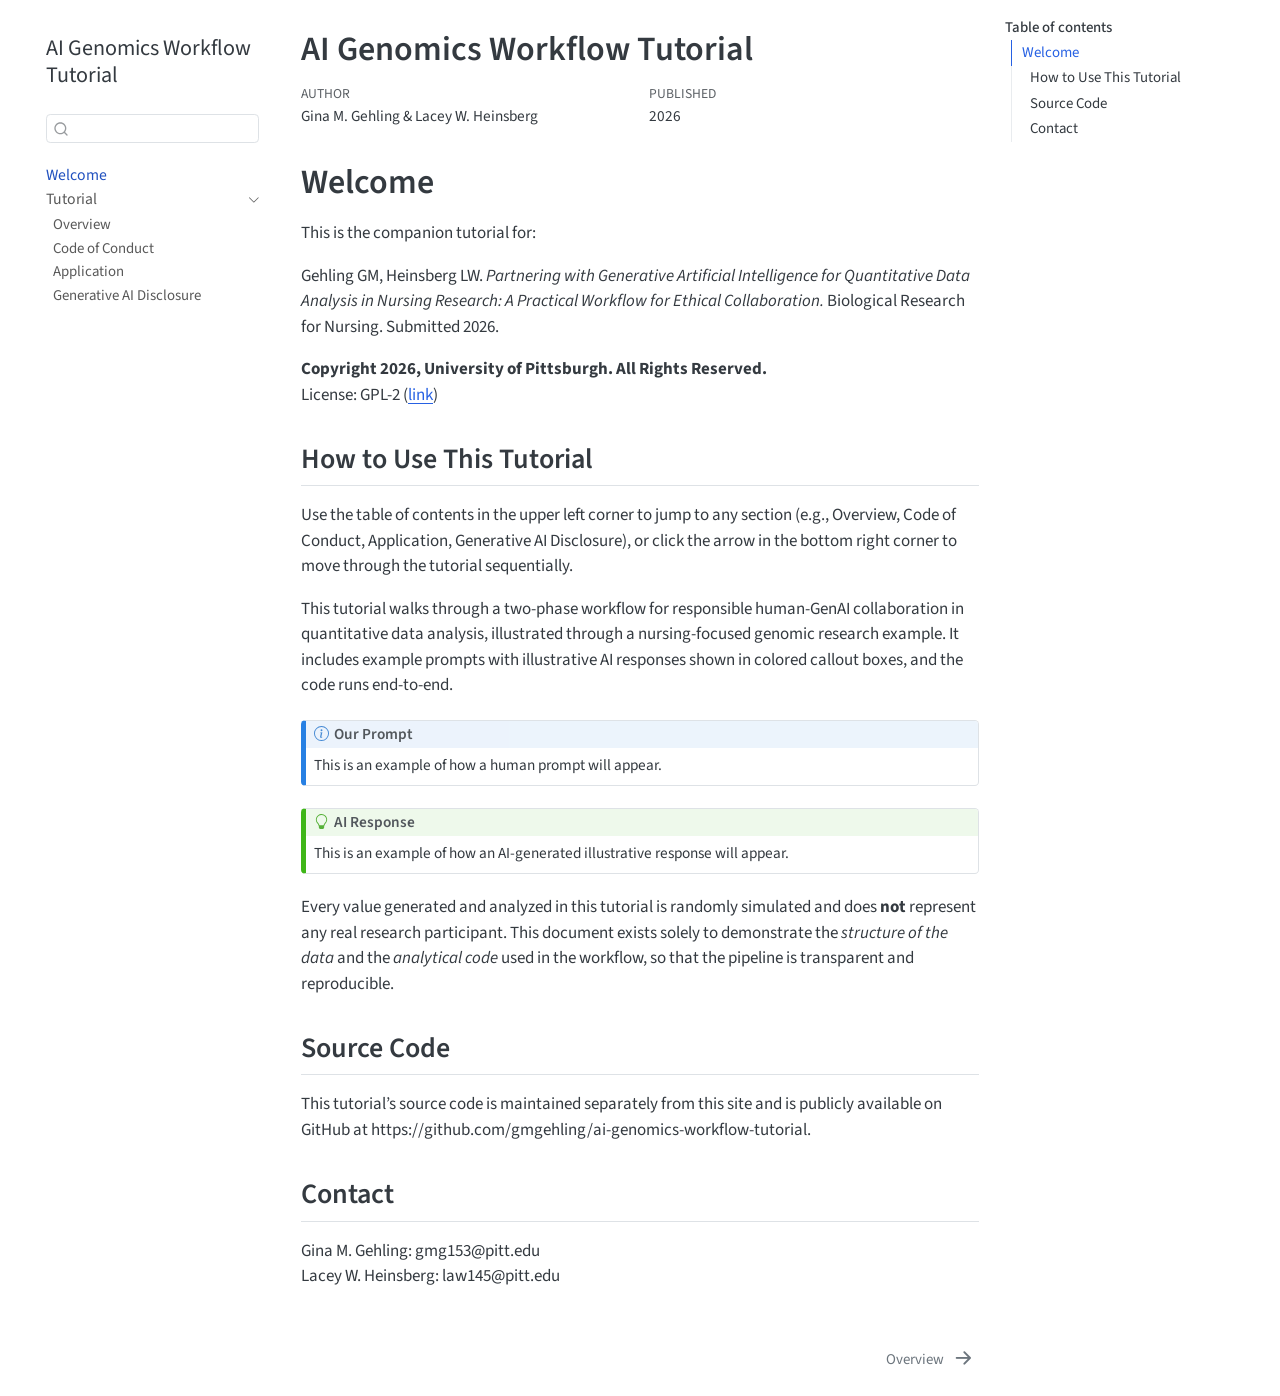
==== index.html @ f8597e8a "Built site for gh-pages" ====
<!DOCTYPE html>
<html xmlns="http://www.w3.org/1999/xhtml" lang="en" xml:lang="en"><head>

<meta charset="utf-8">
<meta name="generator" content="quarto-1.10.18">

<meta name="viewport" content="width=device-width, initial-scale=1.0, user-scalable=yes">

<meta name="author" content="Gina M. Gehling &amp; Lacey W. Heinsberg">
<meta name="dcterms.date" content="2026-01-01">

<title>AI Genomics Workflow Tutorial</title>
<style>
/* Default styles provided by pandoc.
** See https://pandoc.org/MANUAL.html#variables-for-html for config info.
*/
span.smallcaps{font-variant: small-caps;}
div.columns{display: flex; gap: 1.5em;}
div.column{flex: auto;}
@media screen {
div.columns{gap: min(4vw, 1.5em);}
div.column{overflow-x: auto;}
}
div.hanging-indent{margin-left: 1.5em; text-indent: -1.5em;}
ul.task-list{list-style: none;}
ul.task-list li input[type="checkbox"] {
  width: 0.8em;
  margin: 0 0.8em 0.2em -1em; /* quarto-specific, see https://github.com/quarto-dev/quarto-cli/issues/4556 */ 
  vertical-align: middle;
}
</style>


<script src="site_libs/quarto-nav/quarto-nav.js"></script>
<script src="site_libs/quarto-nav/headroom.min.js"></script>
<script src="site_libs/clipboard/clipboard.min.js"></script>
<script src="site_libs/quarto-search/autocomplete.umd.js"></script>
<script src="site_libs/quarto-search/fuse.min.js"></script>
<script src="site_libs/quarto-search/quarto-search.js"></script>
<meta name="quarto:offset" content="./">
<link href="./tutorial_overview.html" rel="next">
<script src="site_libs/quarto-html/quarto.js" type="module"></script>
<script src="site_libs/quarto-html/tabsets/tabsets.js" type="module"></script>
<script src="site_libs/quarto-html/popper.min.js"></script>
<script src="site_libs/quarto-html/tippy.umd.min.js"></script>
<script src="site_libs/quarto-html/anchor.min.js"></script>
<link href="site_libs/quarto-html/tippy.css" rel="stylesheet">
<link href="site_libs/quarto-html/quarto-syntax-highlighting-12757e4b7af482b2d9c5bd8860d2b707.css" rel="stylesheet" id="quarto-text-highlighting-styles">
<script src="site_libs/bootstrap/bootstrap.min.js"></script>
<link href="site_libs/bootstrap/bootstrap-icons.css" rel="stylesheet">
<link href="site_libs/bootstrap/bootstrap-afcf79472eb0bb53fc823fd7a629db94.min.css" rel="stylesheet" append-hash="true" id="quarto-bootstrap" data-mode="light">
<script id="quarto-search-options" type="application/json">{
  "location": "sidebar",
  "copy-button": false,
  "collapse-after": 3,
  "panel-placement": "start",
  "type": "textbox",
  "limit": 50,
  "keyboard-shortcut": [
    "f",
    "/",
    "s"
  ],
  "show-item-context": false,
  "language": {
    "search-no-results-text": "No results",
    "search-matching-documents-text": "matching documents",
    "search-copy-link-title": "Copy link to search",
    "search-hide-matches-text": "Hide additional matches",
    "search-more-match-text": "more match in this document",
    "search-more-matches-text": "more matches in this document",
    "search-clear-button-title": "Clear",
    "search-text-placeholder": "",
    "search-detached-cancel-button-title": "Cancel",
    "search-submit-button-title": "Submit",
    "search-label": "Search"
  }
}</script>


</head>

<body class="nav-sidebar floating quarto-light">

<div id="quarto-search-results"></div>
  <header id="quarto-header" class="headroom fixed-top">
  <nav class="quarto-secondary-nav">
    <div class="container-fluid d-flex">
      <button type="button" class="quarto-btn-toggle btn" data-bs-toggle="collapse" role="button" data-bs-target=".quarto-sidebar-collapse-item" aria-controls="quarto-sidebar" aria-expanded="false" aria-label="Toggle sidebar navigation" onclick="if (window.quartoToggleHeadroom) { window.quartoToggleHeadroom(); }">
        <i class="bi bi-layout-text-sidebar-reverse"></i>
      </button>
        <nav class="quarto-page-breadcrumbs" aria-label="breadcrumb"><ol class="breadcrumb"><li class="breadcrumb-item"><a href="./index.html"><span class="chapter-title">Welcome</span></a></li></ol></nav>
        <a class="flex-grow-1" role="navigation" data-bs-toggle="collapse" data-bs-target=".quarto-sidebar-collapse-item" aria-controls="quarto-sidebar" aria-expanded="false" aria-label="Toggle sidebar navigation" onclick="if (window.quartoToggleHeadroom) { window.quartoToggleHeadroom(); }">      
        </a>
      <button type="button" class="btn quarto-search-button" aria-label="Search" onclick="window.quartoOpenSearch();">
        <i class="bi bi-search"></i>
      </button>
    </div>
  </nav>
</header>
<!-- content -->
<div id="quarto-content" class="quarto-container page-columns page-rows-contents page-layout-article">
<!-- sidebar -->
  <nav id="quarto-sidebar" class="sidebar collapse collapse-horizontal quarto-sidebar-collapse-item sidebar-navigation floating overflow-auto">
    <div class="pt-lg-2 mt-2 text-left sidebar-header">
    <div class="sidebar-title mb-0 py-0">
      <a href="./">AI Genomics Workflow Tutorial</a> 
    </div>
      </div>
        <div class="mt-2 flex-shrink-0 align-items-center">
        <div class="sidebar-search">
        <div id="quarto-search" class="" title="Search"></div>
        </div>
        </div>
    <div class="sidebar-menu-container"> 
    <ul class="list-unstyled mt-1">
        <li class="sidebar-item">
  <div class="sidebar-item-container"> 
  <a href="./index.html" class="sidebar-item-text sidebar-link active"><span class="chapter-title">Welcome</span></a>
  </div>
</li>
        <li class="sidebar-item sidebar-item-section">
      <div class="sidebar-item-container"> 
            <a class="sidebar-item-text sidebar-link text-start" data-bs-toggle="collapse" data-bs-target="#quarto-sidebar-section-1" role="navigation" aria-expanded="true">
 <span class="menu-text">Tutorial</span></a>
          <a class="sidebar-item-toggle text-start" data-bs-toggle="collapse" data-bs-target="#quarto-sidebar-section-1" role="navigation" aria-expanded="true" aria-label="Toggle section">
            <i class="bi bi-chevron-right ms-2"></i>
          </a> 
      </div>
      <ul id="quarto-sidebar-section-1" class="collapse list-unstyled sidebar-section depth1 show">  
          <li class="sidebar-item">
  <div class="sidebar-item-container"> 
  <a href="./tutorial_overview.html" class="sidebar-item-text sidebar-link"><span class="chapter-title">Overview</span></a>
  </div>
</li>
          <li class="sidebar-item">
  <div class="sidebar-item-container"> 
  <a href="./tutorial_code_of_conduct.html" class="sidebar-item-text sidebar-link"><span class="chapter-title">Code of Conduct</span></a>
  </div>
</li>
          <li class="sidebar-item">
  <div class="sidebar-item-container"> 
  <a href="./tutorial_application.html" class="sidebar-item-text sidebar-link"><span class="chapter-title">Application</span></a>
  </div>
</li>
          <li class="sidebar-item">
  <div class="sidebar-item-container"> 
  <a href="./tutorial_disclosure.html" class="sidebar-item-text sidebar-link"><span class="chapter-title">Generative AI Disclosure</span></a>
  </div>
</li>
      </ul>
  </li>
    </ul>
    </div>
</nav>
<div id="quarto-sidebar-glass" class="quarto-sidebar-collapse-item" data-bs-toggle="collapse" data-bs-target=".quarto-sidebar-collapse-item"></div>
<!-- margin-sidebar -->
    <div id="quarto-margin-sidebar" class="sidebar margin-sidebar">
        <nav id="TOC" role="doc-toc" class="toc-active">
    <h2 id="toc-title">Table of contents</h2>
   
  <ul>
  <li><a href="#welcome" id="toc-welcome" class="nav-link active" data-scroll-target="#welcome">Welcome</a>
  <ul class="collapse">
  <li><a href="#how-to-use-this-tutorial" id="toc-how-to-use-this-tutorial" class="nav-link" data-scroll-target="#how-to-use-this-tutorial">How to Use This Tutorial</a></li>
  <li><a href="#source-code" id="toc-source-code" class="nav-link" data-scroll-target="#source-code">Source Code</a></li>
  <li><a href="#contact" id="toc-contact" class="nav-link" data-scroll-target="#contact">Contact</a></li>
  </ul></li>
  </ul>
</nav>
    </div>
<!-- main -->
<main class="content" id="quarto-document-content">

<header id="title-block-header" class="quarto-title-block default">
<div class="quarto-title">
<h1 class="title">AI Genomics Workflow Tutorial</h1>
</div>



<div class="quarto-title-meta">

    <div>
    <div class="quarto-title-meta-heading">Author</div>
    <div class="quarto-title-meta-contents">
             <p>Gina M. Gehling &amp; Lacey W. Heinsberg </p>
          </div>
  </div>
    
    <div>
    <div class="quarto-title-meta-heading">Published</div>
    <div class="quarto-title-meta-contents">
      <p class="date">2026</p>
    </div>
  </div>
  
    
  </div>
  


</header>


<section id="welcome" class="level1">
<h1>Welcome</h1>
<p>This is the companion tutorial for:</p>
<p>Gehling GM, Heinsberg LW. <em>Partnering with Generative Artificial Intelligence for Quantitative Data Analysis in Nursing Research: A Practical Workflow for Ethical Collaboration.</em> Biological Research for Nursing. Submitted 2026.</p>
<p><strong>Copyright 2026, University of Pittsburgh. All Rights Reserved.</strong><br>
License: GPL-2 (<a href="https://www.gnu.org/licenses/old-licenses/gpl-2.0.en.html">link</a>)</p>
<section id="how-to-use-this-tutorial" class="level2">
<h2 class="anchored" data-anchor-id="how-to-use-this-tutorial">How to Use This Tutorial</h2>
<p>Use the table of contents in the upper left corner to jump to any section (e.g., Overview, Code of Conduct, Application, Generative AI Disclosure), or click the arrow in the bottom right corner to move through the tutorial sequentially.</p>
<p>This tutorial walks through a two-phase workflow for responsible human-GenAI collaboration in quantitative data analysis, illustrated through a nursing-focused genomic research example. It includes example prompts with illustrative AI responses shown in colored callout boxes, and the code runs end-to-end.</p>
<div class="callout callout-style-default callout-note callout-titled">
<div class="callout-header d-flex align-content-center">
<div class="callout-icon-container">
<i class="callout-icon"></i>
</div>
<div class="callout-title-container flex-fill">
<span class="screen-reader-only">Note</span>Our Prompt
</div>
</div>
<div class="callout-body-container callout-body">
<p>This is an example of how a human prompt will appear.</p>
</div>
</div>
<div class="callout callout-style-default callout-tip callout-titled">
<div class="callout-header d-flex align-content-center">
<div class="callout-icon-container">
<i class="callout-icon"></i>
</div>
<div class="callout-title-container flex-fill">
<span class="screen-reader-only">Tip</span>AI Response
</div>
</div>
<div class="callout-body-container callout-body">
<p>This is an example of how an AI-generated illustrative response will appear.</p>
</div>
</div>
<p>Every value generated and analyzed in this tutorial is randomly simulated and does <strong>not</strong> represent any real research participant. This document exists solely to demonstrate the <em>structure of the data</em> and the <em>analytical code</em> used in the workflow, so that the pipeline is transparent and reproducible.</p>
</section>
<section id="source-code" class="level2">
<h2 class="anchored" data-anchor-id="source-code">Source Code</h2>
<p>This tutorial’s source code is maintained separately from this site and is publicly available on GitHub at https://github.com/gmgehling/ai-genomics-workflow-tutorial.</p>
</section>
<section id="contact" class="level2">
<h2 class="anchored" data-anchor-id="contact">Contact</h2>
<p>Gina M. Gehling: gmg153@pitt.edu<br>
Lacey W. Heinsberg: law145@pitt.edu</p>


</section>
</section>

</main> <!-- /main -->
<script id="quarto-html-after-body" type="application/javascript">
  window.document.addEventListener("DOMContentLoaded", function (event) {
    const icon = "";
    const anchorJS = new window.AnchorJS();
    anchorJS.options = {
      placement: 'right',
      icon: icon
    };
    anchorJS.add('.anchored');
    const isCodeAnnotation = (el) => {
      for (const clz of el.classList) {
        if (clz.startsWith('code-annotation-')) {                     
          return true;
        }
      }
      return false;
    }
    const onCopySuccess = function(e) {
      // button target
      const button = e.trigger;
      // don't keep focus
      button.blur();
      // flash "checked"
      button.classList.add('code-copy-button-checked');
      var currentTitle = button.getAttribute("title");
      button.setAttribute("title", "Copied!");
      let tooltip;
      if (window.bootstrap) {
        button.setAttribute("data-bs-toggle", "tooltip");
        button.setAttribute("data-bs-placement", "left");
        button.setAttribute("data-bs-title", "Copied!");
        tooltip = new bootstrap.Tooltip(button, 
          { trigger: "manual", 
            customClass: "code-copy-button-tooltip",
            offset: [0, -8]});
        tooltip.show();    
      }
      setTimeout(function() {
        if (tooltip) {
          tooltip.hide();
          button.removeAttribute("data-bs-title");
          button.removeAttribute("data-bs-toggle");
          button.removeAttribute("data-bs-placement");
        }
        button.setAttribute("title", currentTitle);
        button.classList.remove('code-copy-button-checked');
      }, 1000);
      // clear code selection
      e.clearSelection();
    }
    const getTextToCopy = function(trigger) {
      const outerScaffold = trigger.parentElement.cloneNode(true);
      const codeEl = outerScaffold.querySelector('code');
      for (const childEl of codeEl.children) {
        if (isCodeAnnotation(childEl)) {
          childEl.remove();
        }
      }
      return codeEl.innerText;
    }
    const clipboard = new window.ClipboardJS('.code-copy-button:not([data-in-quarto-modal])', {
      text: getTextToCopy
    });
    clipboard.on('success', onCopySuccess);
    if (window.document.getElementById('quarto-embedded-source-code-modal')) {
      const clipboardModal = new window.ClipboardJS('.code-copy-button[data-in-quarto-modal]', {
        text: getTextToCopy,
        container: window.document.getElementById('quarto-embedded-source-code-modal')
      });
      clipboardModal.on('success', onCopySuccess);
    }
      var localhostRegex = new RegExp(/^(?:http|https):\/\/localhost\:?[0-9]*\//);
      var mailtoRegex = new RegExp(/^mailto:/);
        var filterRegex = new RegExp('/' + window.location.host + '/');
      var isInternal = (href) => {
          return filterRegex.test(href) || localhostRegex.test(href) || mailtoRegex.test(href);
      }
      // Inspect non-navigation links and adorn them if external
     var links = window.document.querySelectorAll('a[href]:not(.nav-link):not(.navbar-brand):not(.toc-action):not(.sidebar-link):not(.sidebar-item-toggle):not(.pagination-link):not(.no-external):not([aria-hidden]):not(.dropdown-item):not(.quarto-navigation-tool):not(.about-link)');
      for (var i=0; i<links.length; i++) {
        const link = links[i];
        if (!isInternal(link.href)) {
          // undo the damage that might have been done by quarto-nav.js in the case of
          // links that we want to consider external
          if (link.dataset.originalHref !== undefined) {
            link.href = link.dataset.originalHref;
          }
        }
      }
    function tippyHover(el, contentFn, onTriggerFn, onUntriggerFn) {
      const config = {
        allowHTML: true,
        maxWidth: 500,
        delay: 100,
        arrow: false,
        appendTo: function(el) {
            return el.parentElement;
        },
        interactive: true,
        interactiveBorder: 10,
        theme: 'quarto',
        placement: 'bottom-start',
      };
      if (contentFn) {
        config.content = contentFn;
      }
      if (onTriggerFn) {
        config.onTrigger = onTriggerFn;
      }
      if (onUntriggerFn) {
        config.onUntrigger = onUntriggerFn;
      }
      window.tippy(el, config); 
    }
    const noterefs = window.document.querySelectorAll('a[role="doc-noteref"]');
    for (var i=0; i<noterefs.length; i++) {
      const ref = noterefs[i];
      tippyHover(ref, function() {
        // use id or data attribute instead here
        let href = ref.getAttribute('data-footnote-href') || ref.getAttribute('href');
        try { href = new URL(href).hash; } catch {}
        const id = href.replace(/^#\/?/, "");
        const note = window.document.getElementById(id);
        if (note) {
          return note.innerHTML;
        } else {
          return "";
        }
      });
    }
    const xrefs = window.document.querySelectorAll('a.quarto-xref');
    const processXRef = (id, note) => {
      // Strip column container classes
      const stripColumnClz = (el) => {
        el.classList.remove("page-full", "page-columns");
        if (el.children) {
          for (const child of el.children) {
            stripColumnClz(child);
          }
        }
      }
      stripColumnClz(note)
      if (id === null || id.startsWith('sec-')) {
        // Special case sections, only their first couple elements
        const container = document.createElement("div");
        if (note.children && note.children.length > 2) {
          container.appendChild(note.children[0].cloneNode(true));
          for (let i = 1; i < note.children.length; i++) {
            const child = note.children[i];
            if (child.tagName === "P" && child.innerText === "") {
              continue;
            } else {
              container.appendChild(child.cloneNode(true));
              break;
            }
          }
          if (window.Quarto?.typesetMath) {
            window.Quarto.typesetMath(container);
          }
          return container.innerHTML
        } else {
          if (window.Quarto?.typesetMath) {
            window.Quarto.typesetMath(note);
          }
          return note.innerHTML;
        }
      } else {
        // Remove any anchor links if they are present
        const anchorLink = note.querySelector('a.anchorjs-link');
        if (anchorLink) {
          anchorLink.remove();
        }
        if (window.Quarto?.typesetMath) {
          window.Quarto.typesetMath(note);
        }
        if (note.classList.contains("callout")) {
          return note.outerHTML;
        } else {
          return note.innerHTML;
        }
      }
    }
    for (var i=0; i<xrefs.length; i++) {
      const xref = xrefs[i];
      tippyHover(xref, undefined, function(instance) {
        instance.disable();
        let url = xref.getAttribute('href');
        let hash = undefined; 
        if (url.startsWith('#')) {
          hash = url;
        } else {
          try { hash = new URL(url).hash; } catch {}
        }
        if (hash) {
          const id = hash.replace(/^#\/?/, "");
          const note = window.document.getElementById(id);
          if (note !== null) {
            try {
              const html = processXRef(id, note.cloneNode(true));
              instance.setContent(html);
            } finally {
              instance.enable();
              instance.show();
            }
          } else {
            // See if we can fetch this
            fetch(url.split('#')[0])
            .then(res => res.text())
            .then(html => {
              const parser = new DOMParser();
              const htmlDoc = parser.parseFromString(html, "text/html");
              const note = htmlDoc.getElementById(id);
              if (note !== null) {
                const html = processXRef(id, note);
                instance.setContent(html);
              } 
            }).finally(() => {
              instance.enable();
              instance.show();
            });
          }
        } else {
          // See if we can fetch a full url (with no hash to target)
          // This is a special case and we should probably do some content thinning / targeting
          fetch(url)
          .then(res => res.text())
          .then(html => {
            const parser = new DOMParser();
            const htmlDoc = parser.parseFromString(html, "text/html");
            const note = htmlDoc.querySelector('main.content');
            if (note !== null) {
              // This should only happen for chapter cross references
              // (since there is no id in the URL)
              // remove the first header
              if (note.children.length > 0 && note.children[0].tagName === "HEADER") {
                note.children[0].remove();
              }
              const html = processXRef(null, note);
              instance.setContent(html);
            } 
          }).finally(() => {
            instance.enable();
            instance.show();
          });
        }
      }, function(instance) {
      });
    }
        let selectedAnnoteEl;
        const selectorForAnnotation = ( cell, annotation) => {
          let cellAttr = 'data-code-cell="' + cell + '"';
          let lineAttr = 'data-code-annotation="' +  annotation + '"';
          const selector = 'span[' + cellAttr + '][' + lineAttr + ']';
          return selector;
        }
        const selectCodeLines = (annoteEl) => {
          const doc = window.document;
          const targetCell = annoteEl.getAttribute("data-target-cell");
          const targetAnnotation = annoteEl.getAttribute("data-target-annotation");
          const annoteSpan = window.document.querySelector(selectorForAnnotation(targetCell, targetAnnotation));
          const lines = annoteSpan.getAttribute("data-code-lines").split(",");
          const lineIds = lines.map((line) => {
            return targetCell + "-" + line;
          })
          let top = null;
          let height = null;
          let parent = null;
          if (lineIds.length > 0) {
              //compute the position of the single el (top and bottom and make a div)
              const el = window.document.getElementById(lineIds[0]);
              top = el.offsetTop;
              height = el.offsetHeight;
              parent = el.parentElement.parentElement;
            if (lineIds.length > 1) {
              const lastEl = window.document.getElementById(lineIds[lineIds.length - 1]);
              const bottom = lastEl.offsetTop + lastEl.offsetHeight;
              height = bottom - top;
            }
            if (top !== null && height !== null && parent !== null) {
              // cook up a div (if necessary) and position it 
              let div = window.document.getElementById("code-annotation-line-highlight");
              if (div === null) {
                div = window.document.createElement("div");
                div.setAttribute("id", "code-annotation-line-highlight");
                div.style.position = 'absolute';
                parent.appendChild(div);
              }
              div.style.top = top - 2 + "px";
              div.style.height = height + 4 + "px";
              div.style.left = 0;
              let gutterDiv = window.document.getElementById("code-annotation-line-highlight-gutter");
              if (gutterDiv === null) {
                gutterDiv = window.document.createElement("div");
                gutterDiv.setAttribute("id", "code-annotation-line-highlight-gutter");
                gutterDiv.style.position = 'absolute';
                const codeCell = window.document.getElementById(targetCell);
                const gutter = codeCell.querySelector('.code-annotation-gutter');
                gutter.appendChild(gutterDiv);
              }
              gutterDiv.style.top = top - 2 + "px";
              gutterDiv.style.height = height + 4 + "px";
            }
            selectedAnnoteEl = annoteEl;
          }
        };
        const unselectCodeLines = () => {
          const elementsIds = ["code-annotation-line-highlight", "code-annotation-line-highlight-gutter"];
          elementsIds.forEach((elId) => {
            const div = window.document.getElementById(elId);
            if (div) {
              div.remove();
            }
          });
          selectedAnnoteEl = undefined;
        };
          // Handle positioning of the toggle
      window.addEventListener(
        "resize",
        throttle(() => {
          elRect = undefined;
          if (selectedAnnoteEl) {
            selectCodeLines(selectedAnnoteEl);
          }
        }, 10)
      );
      function throttle(fn, ms) {
      let throttle = false;
      let timer;
        return (...args) => {
          if(!throttle) { // first call gets through
              fn.apply(this, args);
              throttle = true;
          } else { // all the others get throttled
              if(timer) clearTimeout(timer); // cancel #2
              timer = setTimeout(() => {
                fn.apply(this, args);
                timer = throttle = false;
              }, ms);
          }
        };
      }
        // Attach click handler to the DT
        const annoteDls = window.document.querySelectorAll('dt[data-target-cell]');
        for (const annoteDlNode of annoteDls) {
          annoteDlNode.addEventListener('click', (event) => {
            const clickedEl = event.target;
            if (clickedEl !== selectedAnnoteEl) {
              unselectCodeLines();
              const activeEl = window.document.querySelector('dt[data-target-cell].code-annotation-active');
              if (activeEl) {
                activeEl.classList.remove('code-annotation-active');
              }
              selectCodeLines(clickedEl);
              clickedEl.classList.add('code-annotation-active');
            } else {
              // Unselect the line
              unselectCodeLines();
              clickedEl.classList.remove('code-annotation-active');
            }
          });
        }
    const findCites = (el) => {
      const parentEl = el.parentElement;
      if (parentEl) {
        const cites = parentEl.dataset.cites;
        if (cites) {
          return {
            el,
            cites: cites.split(' ')
          };
        } else {
          return findCites(el.parentElement)
        }
      } else {
        return undefined;
      }
    };
    var bibliorefs = window.document.querySelectorAll('a[role="doc-biblioref"]');
    for (var i=0; i<bibliorefs.length; i++) {
      const ref = bibliorefs[i];
      const citeInfo = findCites(ref);
      if (citeInfo) {
        tippyHover(citeInfo.el, function() {
          var popup = window.document.createElement('div');
          citeInfo.cites.forEach(function(cite) {
            var citeDiv = window.document.createElement('div');
            citeDiv.classList.add('hanging-indent');
            citeDiv.classList.add('csl-entry');
            var biblioDiv = window.document.getElementById('ref-' + cite);
            if (biblioDiv) {
              citeDiv.innerHTML = biblioDiv.innerHTML;
            }
            popup.appendChild(citeDiv);
          });
          return popup.innerHTML;
        });
      }
    }
  });
  </script>
<nav class="page-navigation">
  <div class="nav-page nav-page-previous">
  </div>
  <div class="nav-page nav-page-next">
      <a href="./tutorial_overview.html" class="pagination-link" aria-label="Overview">
        <span class="nav-page-text"><span class="chapter-title">Overview</span></span> <i class="bi bi-arrow-right-short"></i>
      </a>
  </div>
</nav>
</div> <!-- /content -->




</body></html>
---- site_libs/quarto-html/tippy.css ----
.tippy-box[data-animation=fade][data-state=hidden]{opacity:0}[data-tippy-root]{max-width:calc(100vw - 10px)}.tippy-box{position:relative;background-color:#333;color:#fff;border-radius:4px;font-size:14px;line-height:1.4;white-space:normal;outline:0;transition-property:transform,visibility,opacity}.tippy-box[data-placement^=top]>.tippy-arrow{bottom:0}.tippy-box[data-placement^=top]>.tippy-arrow:before{bottom:-7px;left:0;border-width:8px 8px 0;border-top-color:initial;transform-origin:center top}.tippy-box[data-placement^=bottom]>.tippy-arrow{top:0}.tippy-box[data-placement^=bottom]>.tippy-arrow:before{top:-7px;left:0;border-width:0 8px 8px;border-bottom-color:initial;transform-origin:center bottom}.tippy-box[data-placement^=left]>.tippy-arrow{right:0}.tippy-box[data-placement^=left]>.tippy-arrow:before{border-width:8px 0 8px 8px;border-left-color:initial;right:-7px;transform-origin:center left}.tippy-box[data-placement^=right]>.tippy-arrow{left:0}.tippy-box[data-placement^=right]>.tippy-arrow:before{left:-7px;border-width:8px 8px 8px 0;border-right-color:initial;transform-origin:center right}.tippy-box[data-inertia][data-state=visible]{transition-timing-function:cubic-bezier(.54,1.5,.38,1.11)}.tippy-arrow{width:16px;height:16px;color:#333}.tippy-arrow:before{content:"";position:absolute;border-color:transparent;border-style:solid}.tippy-content{position:relative;padding:5px 9px;z-index:1}
---- site_libs/quarto-html/quarto-syntax-highlighting-12757e4b7af482b2d9c5bd8860d2b707.css ----
/* quarto syntax highlight colors */
:root {
  --quarto-hl-al-color: #ef2929;
  --quarto-hl-an-color: #8f5902;
  --quarto-hl-at-color: #204a87;
  --quarto-hl-bn-color: #0000cf;
  --quarto-hl-ch-color: #4e9a06;
  --quarto-hl-co-color: #8f5902;
  --quarto-hl-cv-color: #8f5902;
  --quarto-hl-cn-color: #8f5902;
  --quarto-hl-cf-color: #204a87;
  --quarto-hl-dt-color: #204a87;
  --quarto-hl-dv-color: #0000cf;
  --quarto-hl-do-color: #8f5902;
  --quarto-hl-er-color: #a40000;
  --quarto-hl-ex-color: inherit;
  --quarto-hl-fl-color: #0000cf;
  --quarto-hl-fu-color: #204a87;
  --quarto-hl-im-color: inherit;
  --quarto-hl-in-color: #8f5902;
  --quarto-hl-kw-color: #204a87;
  --quarto-hl-op-color: #ce5c00;
  --quarto-hl-ot-color: #8f5902;
  --quarto-hl-pp-color: #8f5902;
  --quarto-hl-sc-color: #ce5c00;
  --quarto-hl-ss-color: #4e9a06;
  --quarto-hl-st-color: #4e9a06;
  --quarto-hl-va-color: #000000;
  --quarto-hl-vs-color: #4e9a06;
  --quarto-hl-wa-color: #8f5902;
}

/* other quarto variables */
:root {
  --quarto-font-monospace: SFMono-Regular, Menlo, Monaco, Consolas, "Liberation Mono", "Courier New", monospace;
}

/* syntax highlight based on Pandoc's rules */
/* Alert */
code span.al {
  color: #ef2929;
  font-style: inherit;
}

/* Annotation */
code span.an {
  color: #8f5902;
  font-weight: bold;
  font-style: italic;
}

/* Attribute */
code span.at {
  color: #204a87;
  font-style: inherit;
}

/* BaseN */
code span.bn {
  color: #0000cf;
  font-style: inherit;
}

/* ControlFlow */
code span.cf {
  color: #204a87;
  font-weight: bold;
  font-style: inherit;
}

/* Char */
code span.ch {
  color: #4e9a06;
  font-style: inherit;
}

/* Constant */
code span.cn {
  color: #8f5902;
  font-style: inherit;
}

/* Comment */
code span.co {
  color: #8f5902;
  font-style: italic;
}

/* CommentVar */
code span.cv {
  color: #8f5902;
  font-weight: bold;
  font-style: italic;
}

/* Documentation */
code span.do {
  color: #8f5902;
  font-weight: bold;
  font-style: italic;
}

/* DataType */
code span.dt {
  color: #204a87;
  font-style: inherit;
}

/* DecVal */
code span.dv {
  color: #0000cf;
  font-style: inherit;
}

/* Error */
code span.er {
  color: #a40000;
  font-weight: bold;
  font-style: inherit;
}

/* Extension */
code span.ex {
  font-style: inherit;
}

/* Float */
code span.fl {
  color: #0000cf;
  font-style: inherit;
}

/* Function */
code span.fu {
  color: #204a87;
  font-weight: bold;
  font-style: inherit;
}

/* Import */
code span.im {
  font-style: inherit;
}

/* Information */
code span.in {
  color: #8f5902;
  font-weight: bold;
  font-style: italic;
}

/* Keyword */
code span.kw {
  color: #204a87;
  font-weight: bold;
  font-style: inherit;
}

/* Operator */
code span.op {
  color: #ce5c00;
  font-weight: bold;
  font-style: inherit;
}

/* Other */
code span.ot {
  color: #8f5902;
  font-style: inherit;
}

/* Preprocessor */
code span.pp {
  color: #8f5902;
  font-style: italic;
}

/* SpecialChar */
code span.sc {
  color: #ce5c00;
  font-weight: bold;
  font-style: inherit;
}

/* SpecialString */
code span.ss {
  color: #4e9a06;
  font-style: inherit;
}

/* String */
code span.st {
  color: #4e9a06;
  font-style: inherit;
}

/* Variable */
code span.va {
  color: #000000;
  font-style: inherit;
}

/* VerbatimString */
code span.vs {
  color: #4e9a06;
  font-style: inherit;
}

/* Warning */
code span.wa {
  color: #8f5902;
  font-weight: bold;
  font-style: italic;
}

.prevent-inlining {
  content: "</";
}

/*# sourceMappingURL=96c34def666e60a972722131a57abee3.css.map */
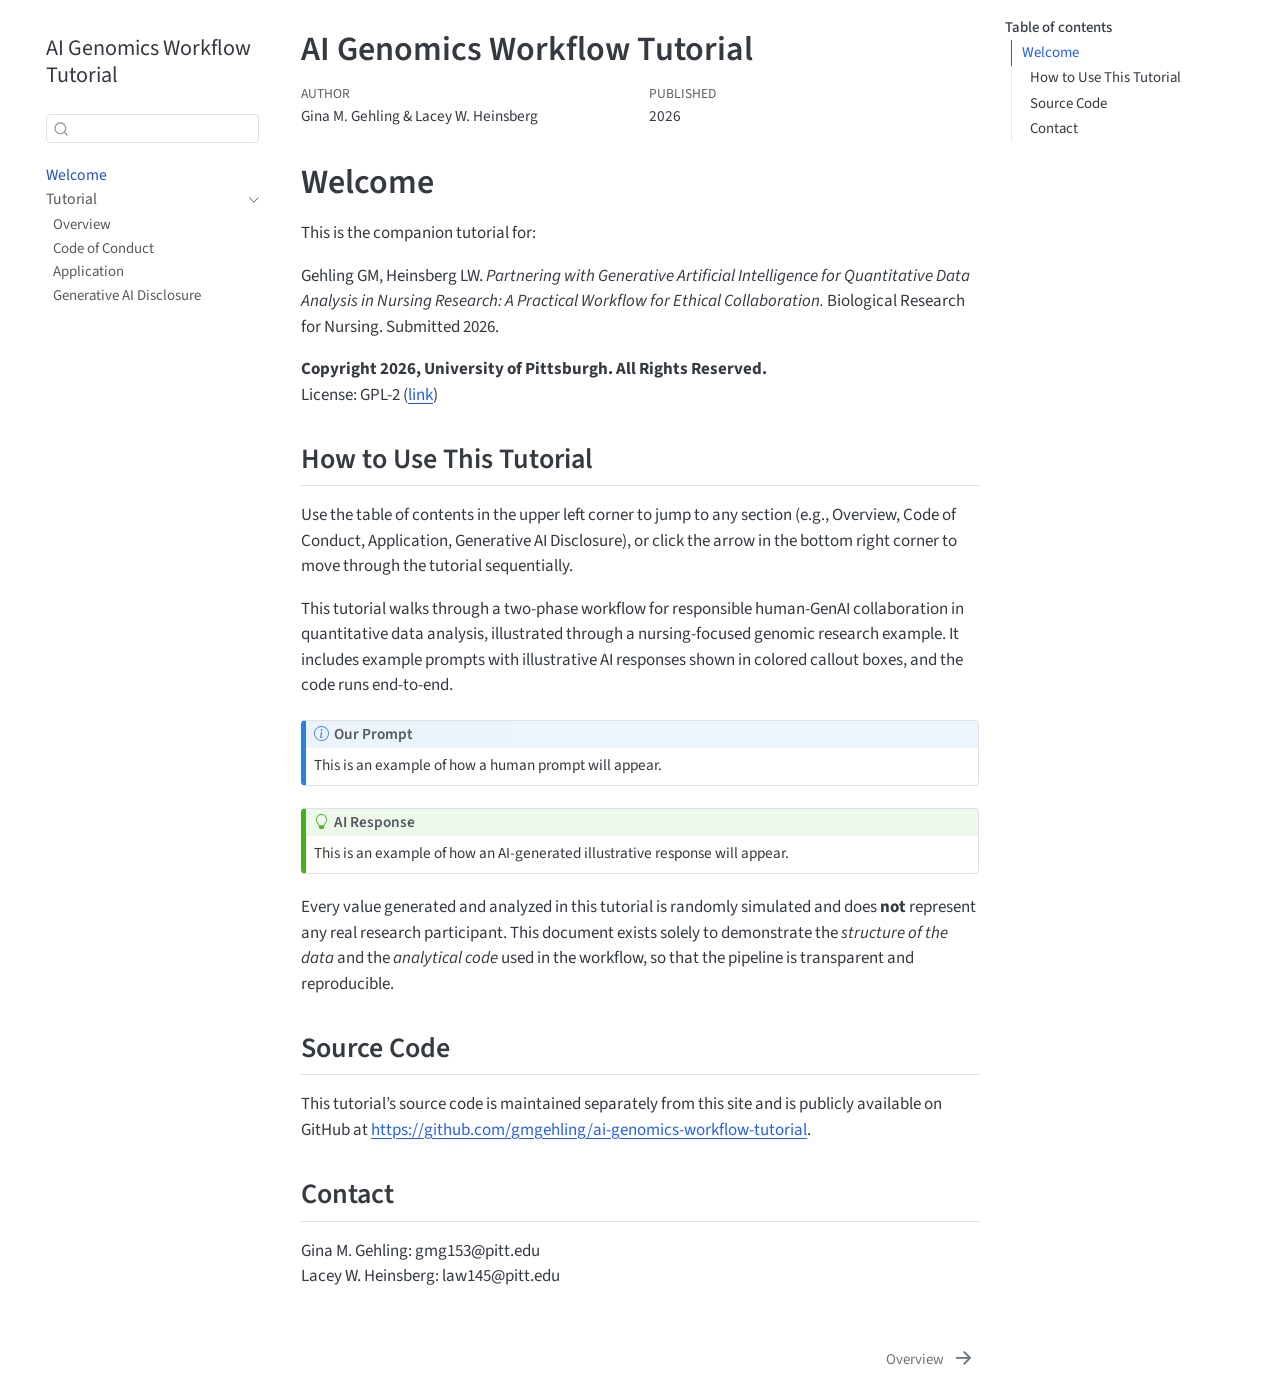
==== commit 9a87e1b3: "Built site for gh-pages" ====
--- a/index.html
+++ b/index.html
@@ -243,7 +243,7 @@
 </section>
 <section id="source-code" class="level2">
 <h2 class="anchored" data-anchor-id="source-code">Source Code</h2>
-<p>This tutorial’s source code is maintained separately from this site and is publicly available on GitHub at https://github.com/gmgehling/ai-genomics-workflow-tutorial.</p>
+<p>This tutorial’s source code is maintained separately from this site and is publicly available on GitHub at <a href="https://github.com/gmgehling/ai-genomics-workflow-tutorial">https://github.com/gmgehling/ai-genomics-workflow-tutorial</a>.</p>
 </section>
 <section id="contact" class="level2">
 <h2 class="anchored" data-anchor-id="contact">Contact</h2>
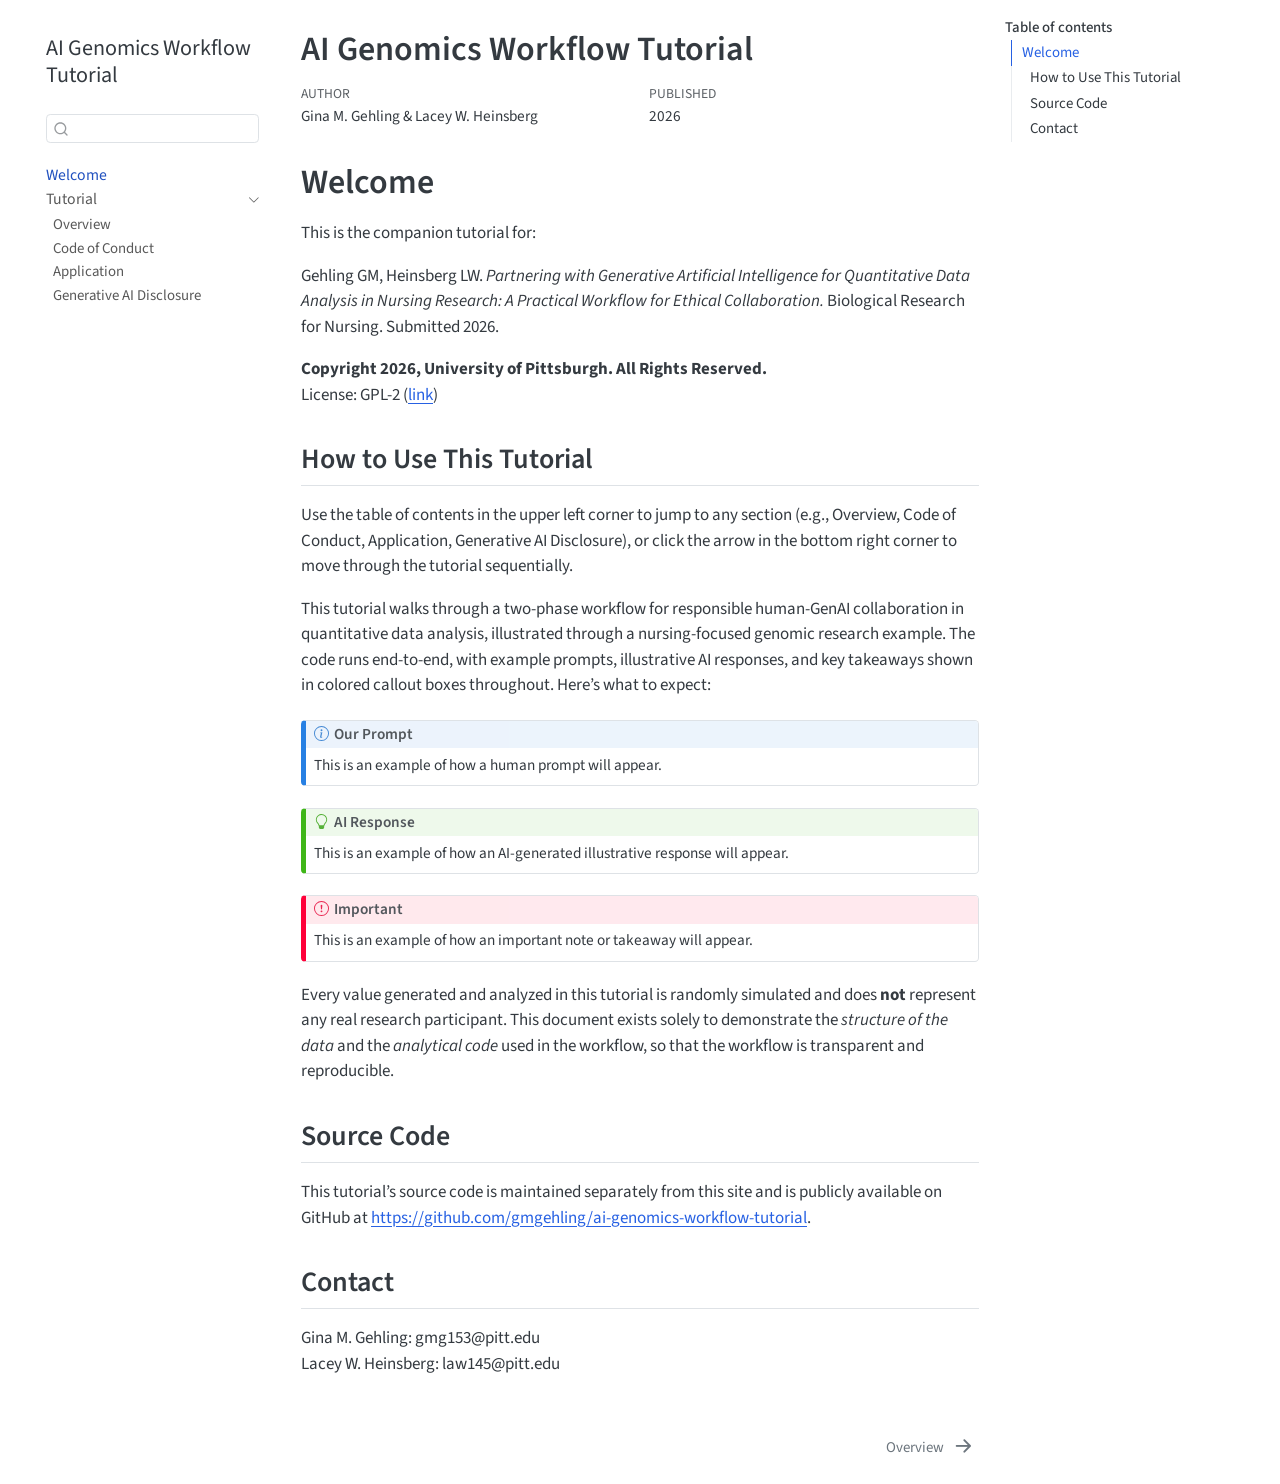
==== commit e34e6bb4: "Built site for gh-pages" ====
--- a/index.html
+++ b/index.html
@@ -212,8 +212,8 @@
 <section id="how-to-use-this-tutorial" class="level2">
 <h2 class="anchored" data-anchor-id="how-to-use-this-tutorial">How to Use This Tutorial</h2>
 <p>Use the table of contents in the upper left corner to jump to any section (e.g., Overview, Code of Conduct, Application, Generative AI Disclosure), or click the arrow in the bottom right corner to move through the tutorial sequentially.</p>
-<p>This tutorial walks through a two-phase workflow for responsible human-GenAI collaboration in quantitative data analysis, illustrated through a nursing-focused genomic research example. It includes example prompts with illustrative AI responses shown in colored callout boxes, and the code runs end-to-end.</p>
-<div class="callout callout-style-default callout-note callout-titled">
+<p>This tutorial walks through a two-phase workflow for responsible human-GenAI collaboration in quantitative data analysis, illustrated through a nursing-focused genomic research example. The code runs end-to-end, with example prompts, illustrative AI responses, and key takeaways shown in colored callout boxes throughout. Here’s what to expect:</p>
+<div class="callout callout-style-default callout-note callout-titled" title="Our Prompt">
 <div class="callout-header d-flex align-content-center">
 <div class="callout-icon-container">
 <i class="callout-icon"></i>
@@ -226,7 +226,7 @@
 <p>This is an example of how a human prompt will appear.</p>
 </div>
 </div>
-<div class="callout callout-style-default callout-tip callout-titled">
+<div class="callout callout-style-default callout-tip callout-titled" title="AI Response">
 <div class="callout-header d-flex align-content-center">
 <div class="callout-icon-container">
 <i class="callout-icon"></i>
@@ -239,7 +239,20 @@
 <p>This is an example of how an AI-generated illustrative response will appear.</p>
 </div>
 </div>
-<p>Every value generated and analyzed in this tutorial is randomly simulated and does <strong>not</strong> represent any real research participant. This document exists solely to demonstrate the <em>structure of the data</em> and the <em>analytical code</em> used in the workflow, so that the pipeline is transparent and reproducible.</p>
+<div class="callout callout-style-default callout-important callout-titled" title="Important">
+<div class="callout-header d-flex align-content-center">
+<div class="callout-icon-container">
+<i class="callout-icon"></i>
+</div>
+<div class="callout-title-container flex-fill">
+<span class="screen-reader-only">Important</span>Important
+</div>
+</div>
+<div class="callout-body-container callout-body">
+<p>This is an example of how an important note or takeaway will appear.</p>
+</div>
+</div>
+<p>Every value generated and analyzed in this tutorial is randomly simulated and does <strong>not</strong> represent any real research participant. This document exists solely to demonstrate the <em>structure of the data</em> and the <em>analytical code</em> used in the workflow, so that the workflow is transparent and reproducible.</p>
 </section>
 <section id="source-code" class="level2">
 <h2 class="anchored" data-anchor-id="source-code">Source Code</h2>
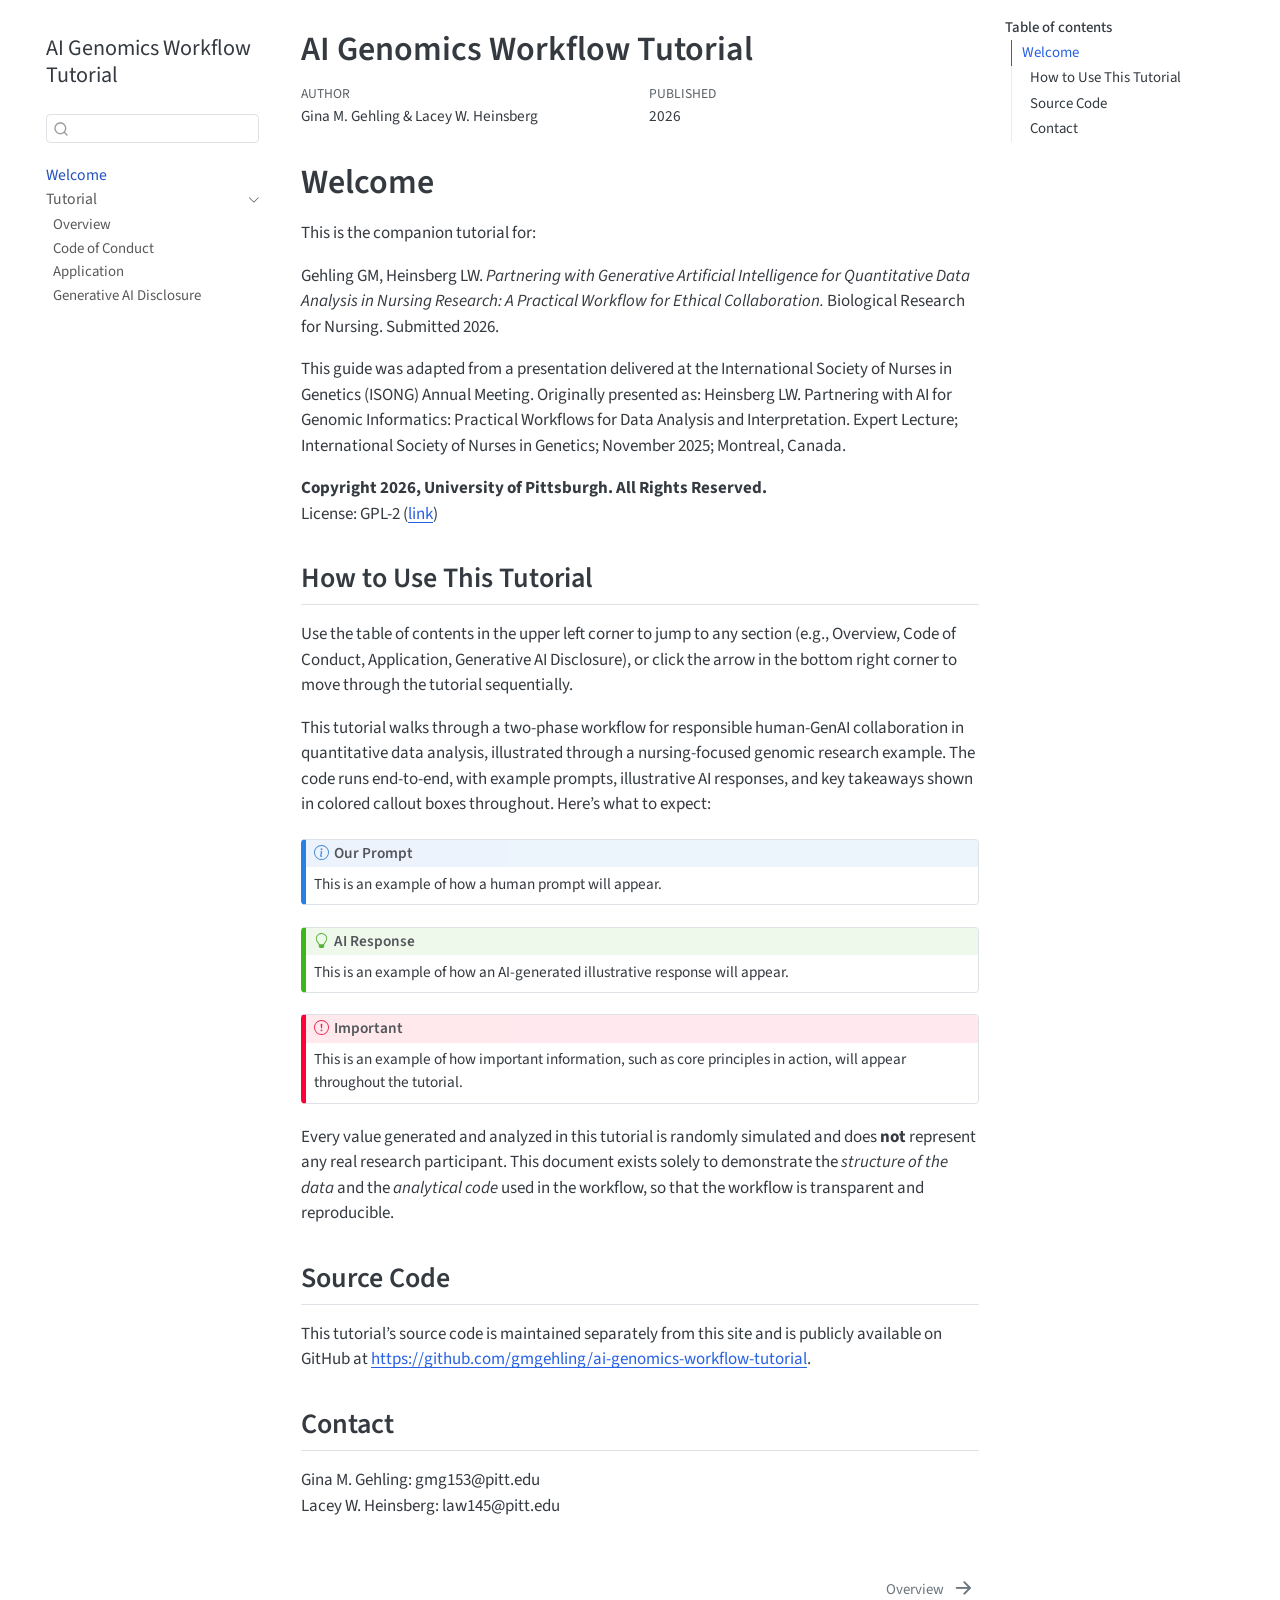
==== commit f7e0152d: "Built site for gh-pages" ====
--- a/index.html
+++ b/index.html
@@ -207,6 +207,7 @@
 <h1>Welcome</h1>
 <p>This is the companion tutorial for:</p>
 <p>Gehling GM, Heinsberg LW. <em>Partnering with Generative Artificial Intelligence for Quantitative Data Analysis in Nursing Research: A Practical Workflow for Ethical Collaboration.</em> Biological Research for Nursing. Submitted 2026.</p>
+<p>This guide was adapted from a presentation delivered at the International Society of Nurses in Genetics (ISONG) Annual Meeting. Originally presented as: Heinsberg LW. Partnering with AI for Genomic Informatics: Practical Workflows for Data Analysis and Interpretation. Expert Lecture; International Society of Nurses in Genetics; November 2025; Montreal, Canada.</p>
 <p><strong>Copyright 2026, University of Pittsburgh. All Rights Reserved.</strong><br>
 License: GPL-2 (<a href="https://www.gnu.org/licenses/old-licenses/gpl-2.0.en.html">link</a>)</p>
 <section id="how-to-use-this-tutorial" class="level2">
@@ -249,7 +250,7 @@
 </div>
 </div>
 <div class="callout-body-container callout-body">
-<p>This is an example of how an important note or takeaway will appear.</p>
+<p>This is an example of how important information, such as core principles in action, will appear throughout the tutorial.</p>
 </div>
 </div>
 <p>Every value generated and analyzed in this tutorial is randomly simulated and does <strong>not</strong> represent any real research participant. This document exists solely to demonstrate the <em>structure of the data</em> and the <em>analytical code</em> used in the workflow, so that the workflow is transparent and reproducible.</p>
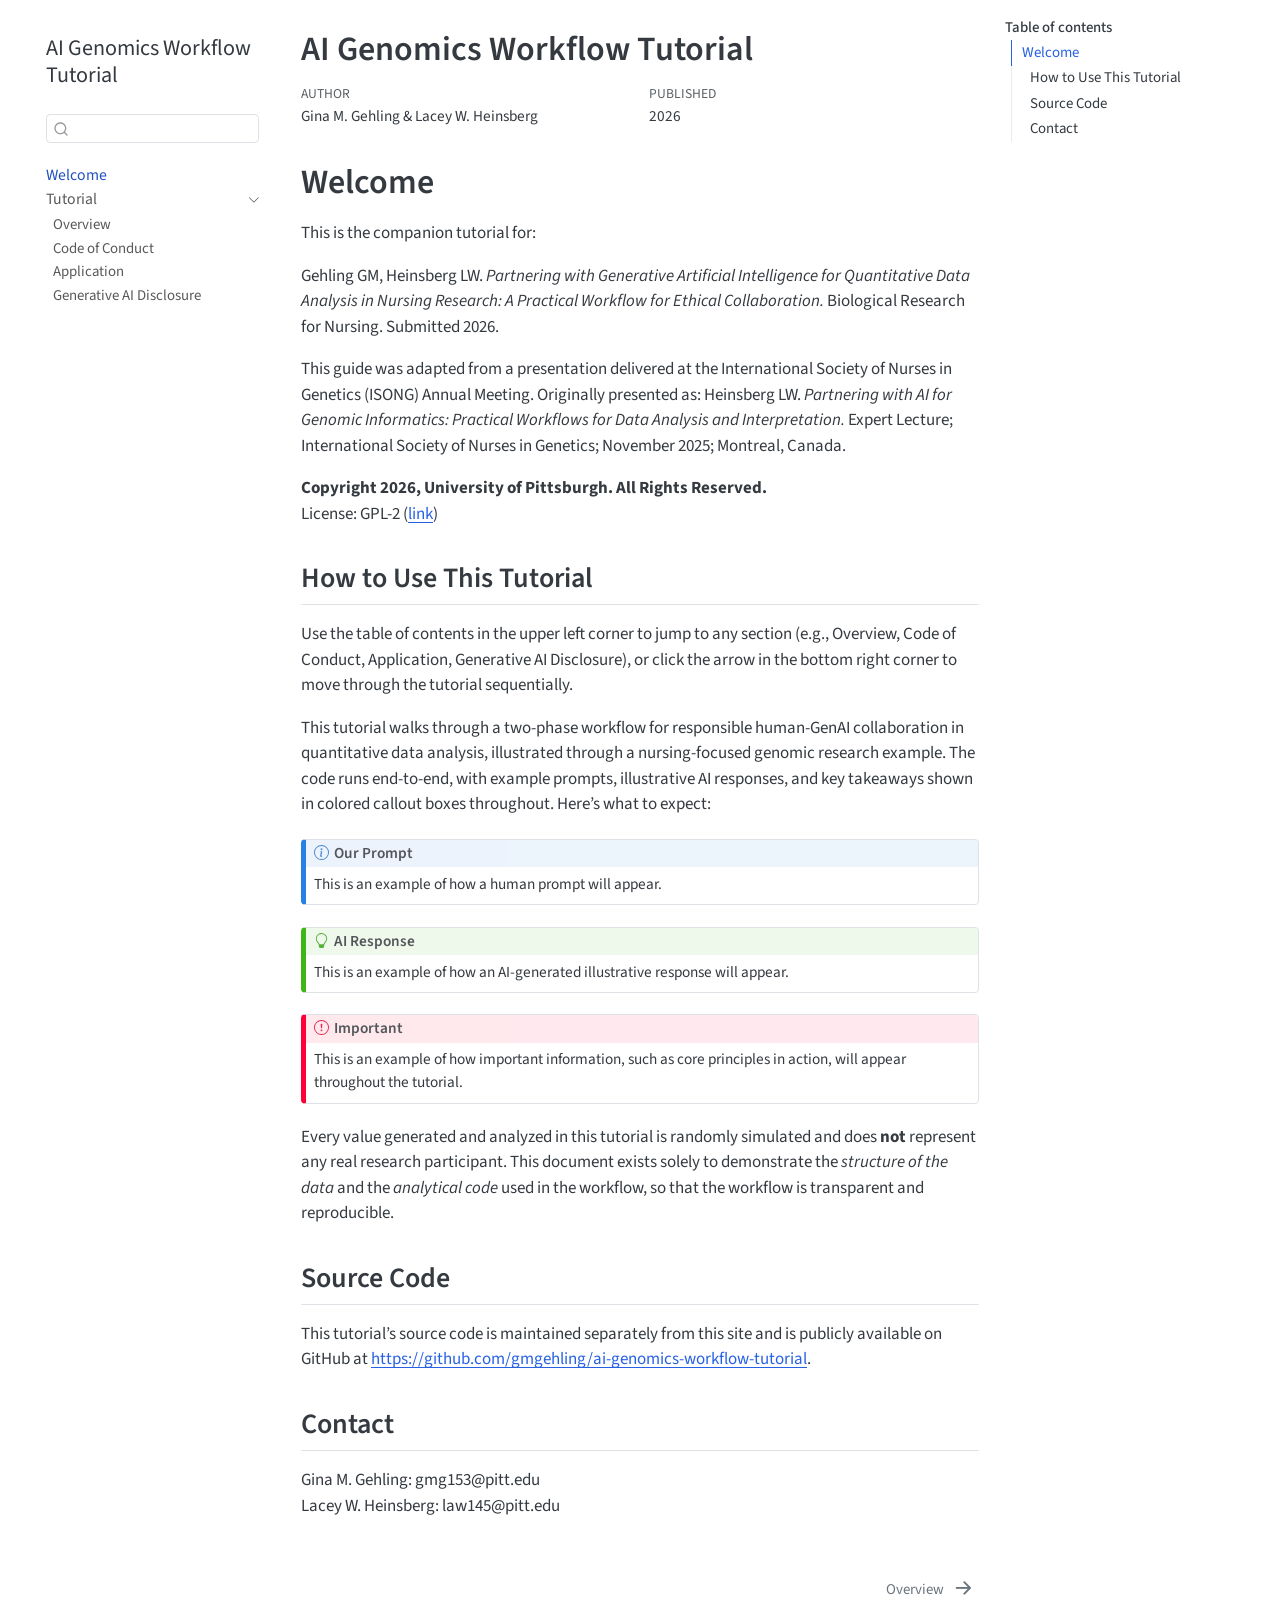
==== commit 918e5bea: "Built site for gh-pages" ====
--- a/index.html
+++ b/index.html
@@ -207,7 +207,7 @@
 <h1>Welcome</h1>
 <p>This is the companion tutorial for:</p>
 <p>Gehling GM, Heinsberg LW. <em>Partnering with Generative Artificial Intelligence for Quantitative Data Analysis in Nursing Research: A Practical Workflow for Ethical Collaboration.</em> Biological Research for Nursing. Submitted 2026.</p>
-<p>This guide was adapted from a presentation delivered at the International Society of Nurses in Genetics (ISONG) Annual Meeting. Originally presented as: Heinsberg LW. Partnering with AI for Genomic Informatics: Practical Workflows for Data Analysis and Interpretation. Expert Lecture; International Society of Nurses in Genetics; November 2025; Montreal, Canada.</p>
+<p>This guide was adapted from a presentation delivered at the International Society of Nurses in Genetics (ISONG) Annual Meeting. Originally presented as: Heinsberg LW. <em>Partnering with AI for Genomic Informatics: Practical Workflows for Data Analysis and Interpretation.</em> Expert Lecture; International Society of Nurses in Genetics; November 2025; Montreal, Canada.</p>
 <p><strong>Copyright 2026, University of Pittsburgh. All Rights Reserved.</strong><br>
 License: GPL-2 (<a href="https://www.gnu.org/licenses/old-licenses/gpl-2.0.en.html">link</a>)</p>
 <section id="how-to-use-this-tutorial" class="level2">
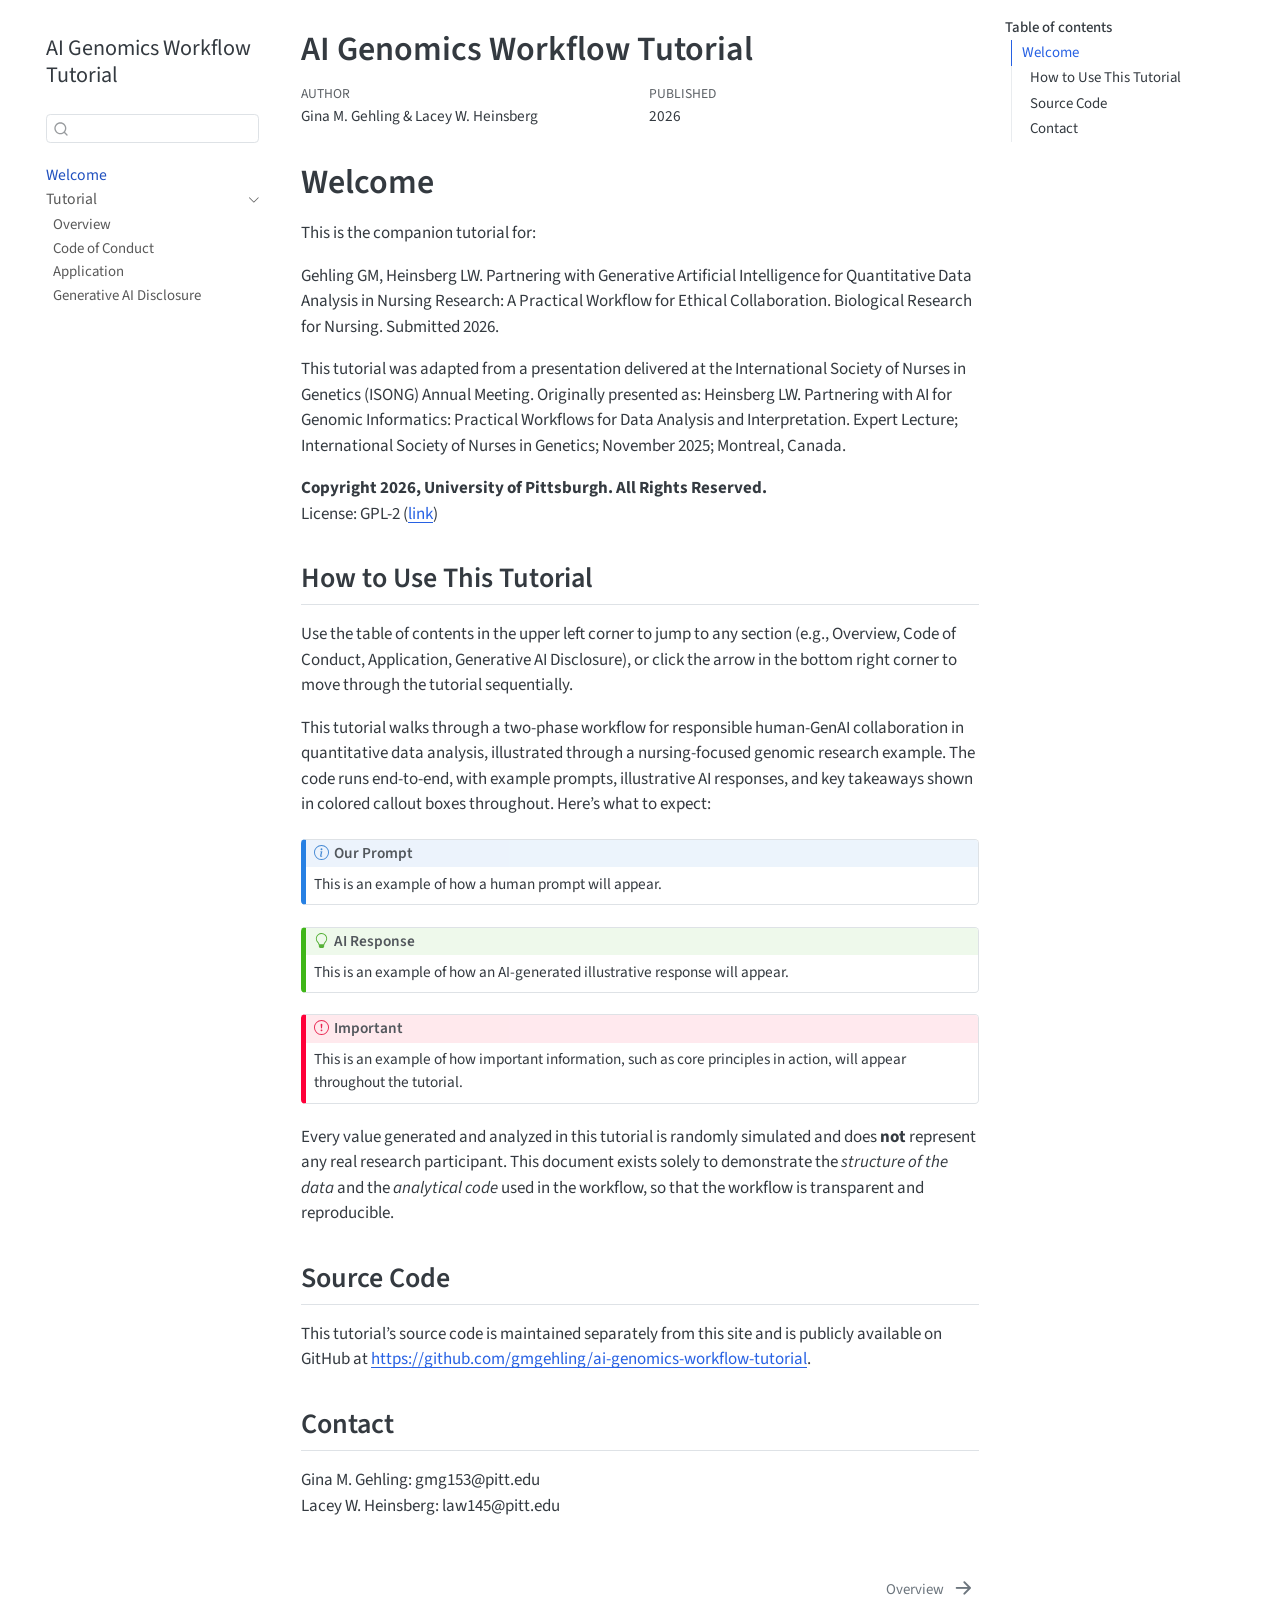
==== commit e715cc30: "Built site for gh-pages" ====
--- a/index.html
+++ b/index.html
@@ -206,8 +206,8 @@
 <section id="welcome" class="level1">
 <h1>Welcome</h1>
 <p>This is the companion tutorial for:</p>
-<p>Gehling GM, Heinsberg LW. <em>Partnering with Generative Artificial Intelligence for Quantitative Data Analysis in Nursing Research: A Practical Workflow for Ethical Collaboration.</em> Biological Research for Nursing. Submitted 2026.</p>
-<p>This guide was adapted from a presentation delivered at the International Society of Nurses in Genetics (ISONG) Annual Meeting. Originally presented as: Heinsberg LW. <em>Partnering with AI for Genomic Informatics: Practical Workflows for Data Analysis and Interpretation.</em> Expert Lecture; International Society of Nurses in Genetics; November 2025; Montreal, Canada.</p>
+<p>Gehling GM, Heinsberg LW. Partnering with Generative Artificial Intelligence for Quantitative Data Analysis in Nursing Research: A Practical Workflow for Ethical Collaboration. Biological Research for Nursing. Submitted 2026.</p>
+<p>This tutorial was adapted from a presentation delivered at the International Society of Nurses in Genetics (ISONG) Annual Meeting. Originally presented as: Heinsberg LW. Partnering with AI for Genomic Informatics: Practical Workflows for Data Analysis and Interpretation. Expert Lecture; International Society of Nurses in Genetics; November 2025; Montreal, Canada.</p>
 <p><strong>Copyright 2026, University of Pittsburgh. All Rights Reserved.</strong><br>
 License: GPL-2 (<a href="https://www.gnu.org/licenses/old-licenses/gpl-2.0.en.html">link</a>)</p>
 <section id="how-to-use-this-tutorial" class="level2">
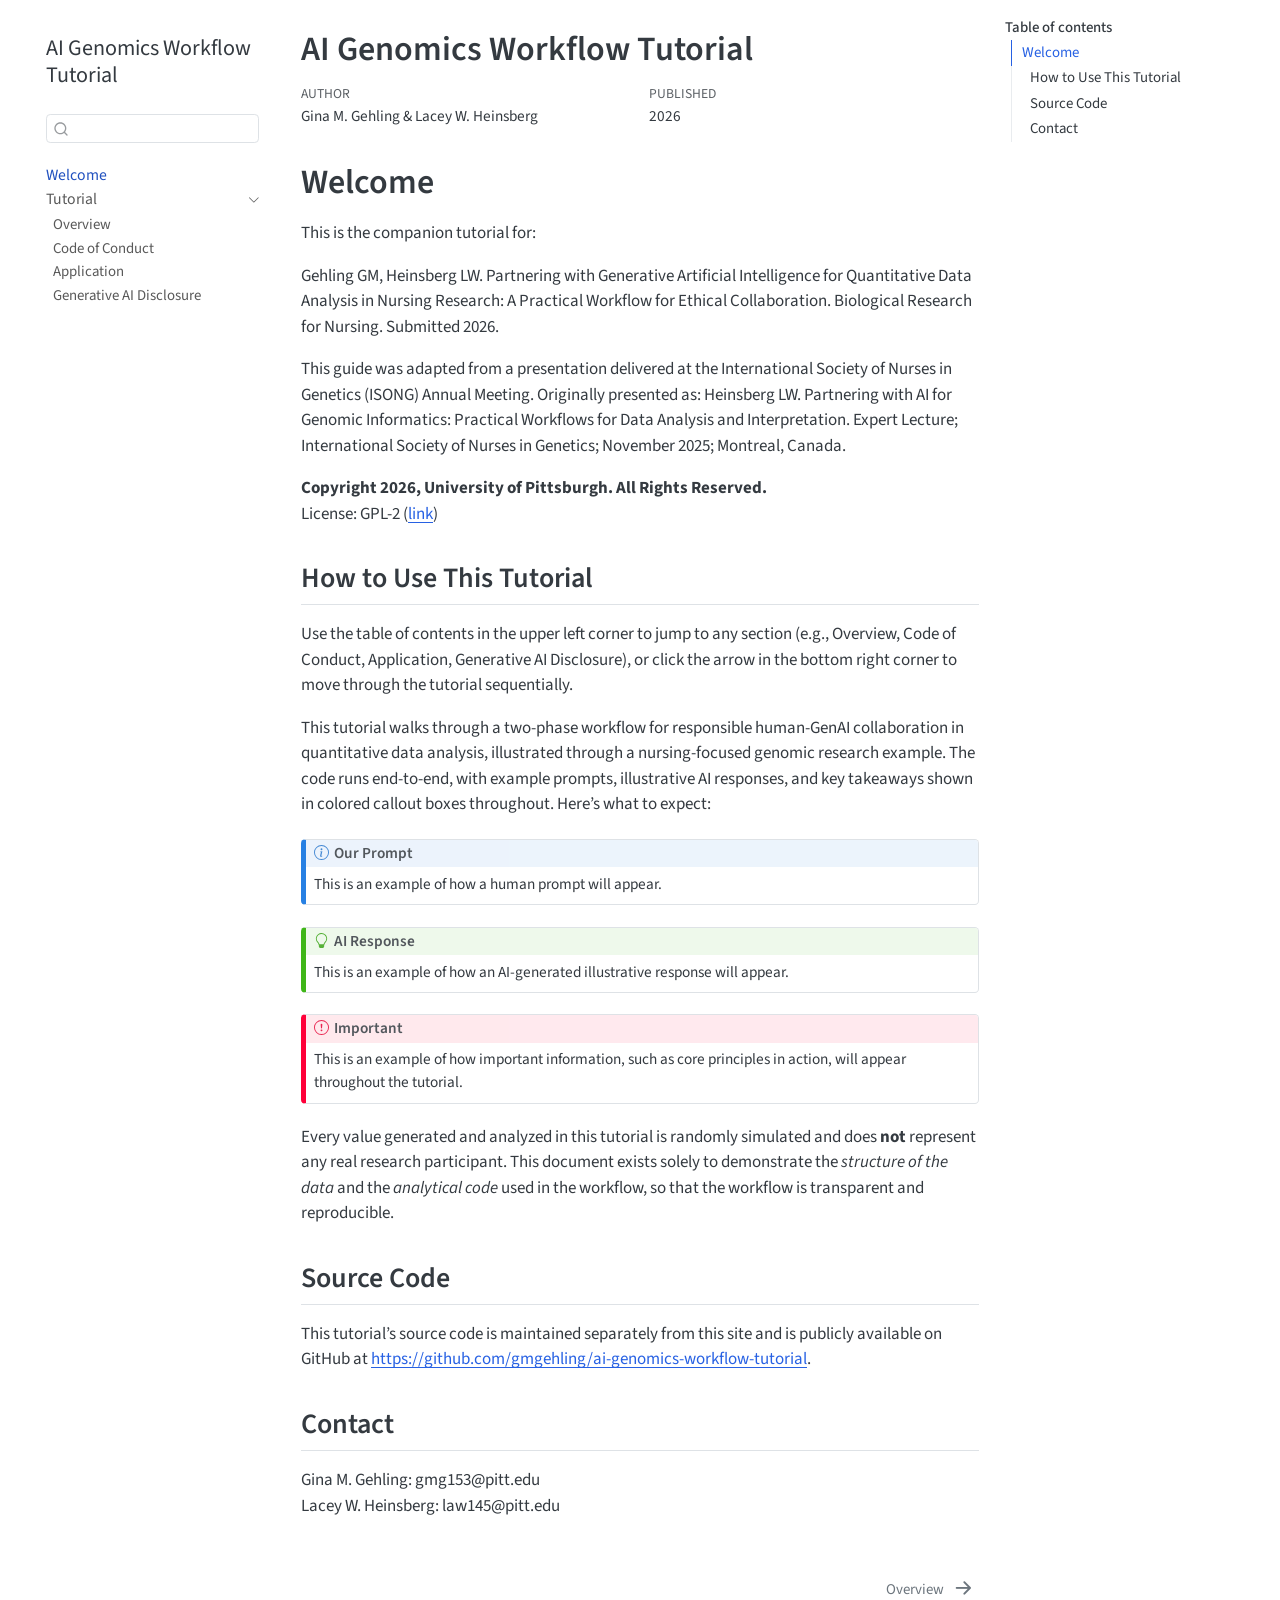
==== commit f99b7e70: "Built site for gh-pages" ====
--- a/index.html
+++ b/index.html
@@ -207,7 +207,7 @@
 <h1>Welcome</h1>
 <p>This is the companion tutorial for:</p>
 <p>Gehling GM, Heinsberg LW. Partnering with Generative Artificial Intelligence for Quantitative Data Analysis in Nursing Research: A Practical Workflow for Ethical Collaboration. Biological Research for Nursing. Submitted 2026.</p>
-<p>This tutorial was adapted from a presentation delivered at the International Society of Nurses in Genetics (ISONG) Annual Meeting. Originally presented as: Heinsberg LW. Partnering with AI for Genomic Informatics: Practical Workflows for Data Analysis and Interpretation. Expert Lecture; International Society of Nurses in Genetics; November 2025; Montreal, Canada.</p>
+<p>This guide was adapted from a presentation delivered at the International Society of Nurses in Genetics (ISONG) Annual Meeting. Originally presented as: Heinsberg LW. Partnering with AI for Genomic Informatics: Practical Workflows for Data Analysis and Interpretation. Expert Lecture; International Society of Nurses in Genetics; November 2025; Montreal, Canada.</p>
 <p><strong>Copyright 2026, University of Pittsburgh. All Rights Reserved.</strong><br>
 License: GPL-2 (<a href="https://www.gnu.org/licenses/old-licenses/gpl-2.0.en.html">link</a>)</p>
 <section id="how-to-use-this-tutorial" class="level2">
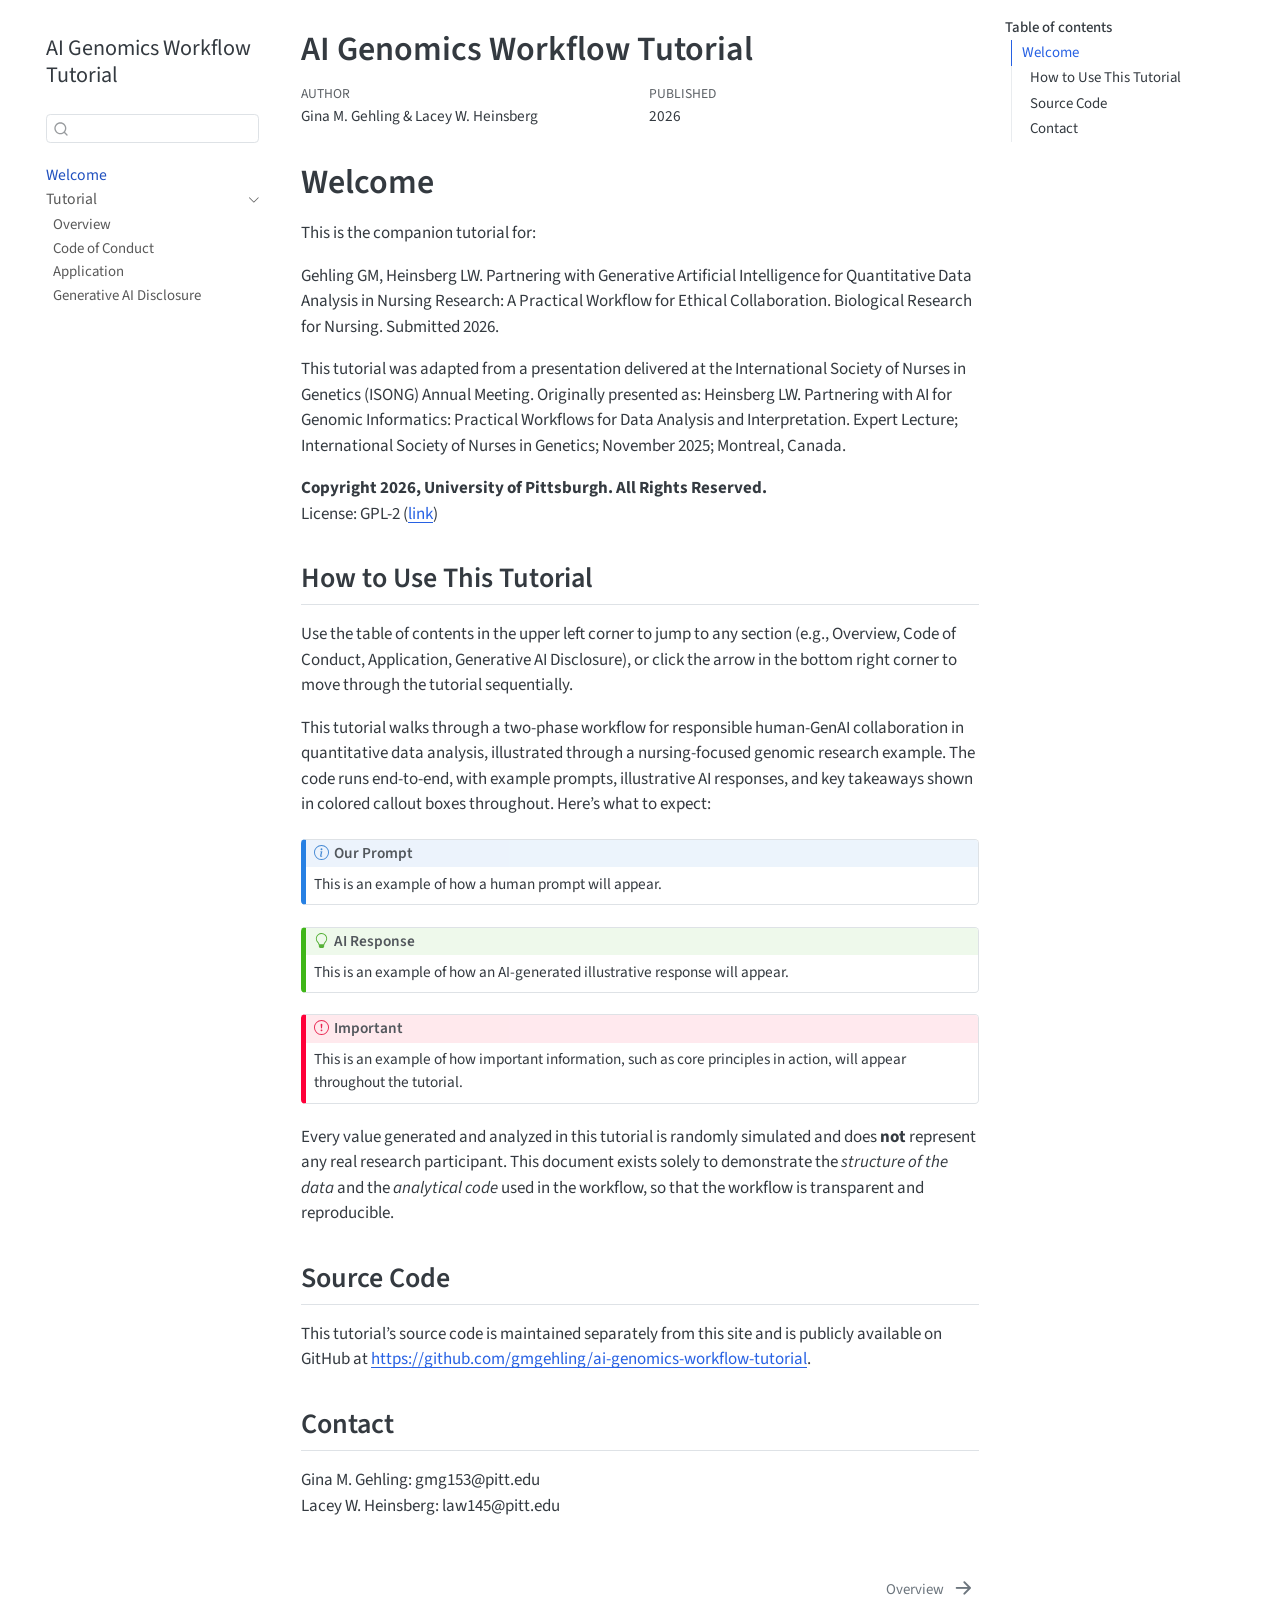
==== commit 9fbd9c9c: "Built site for gh-pages" ====
--- a/index.html
+++ b/index.html
@@ -207,7 +207,7 @@
 <h1>Welcome</h1>
 <p>This is the companion tutorial for:</p>
 <p>Gehling GM, Heinsberg LW. Partnering with Generative Artificial Intelligence for Quantitative Data Analysis in Nursing Research: A Practical Workflow for Ethical Collaboration. Biological Research for Nursing. Submitted 2026.</p>
-<p>This guide was adapted from a presentation delivered at the International Society of Nurses in Genetics (ISONG) Annual Meeting. Originally presented as: Heinsberg LW. Partnering with AI for Genomic Informatics: Practical Workflows for Data Analysis and Interpretation. Expert Lecture; International Society of Nurses in Genetics; November 2025; Montreal, Canada.</p>
+<p>This tutorial was adapted from a presentation delivered at the International Society of Nurses in Genetics (ISONG) Annual Meeting. Originally presented as: Heinsberg LW. Partnering with AI for Genomic Informatics: Practical Workflows for Data Analysis and Interpretation. Expert Lecture; International Society of Nurses in Genetics; November 2025; Montreal, Canada.</p>
 <p><strong>Copyright 2026, University of Pittsburgh. All Rights Reserved.</strong><br>
 License: GPL-2 (<a href="https://www.gnu.org/licenses/old-licenses/gpl-2.0.en.html">link</a>)</p>
 <section id="how-to-use-this-tutorial" class="level2">
